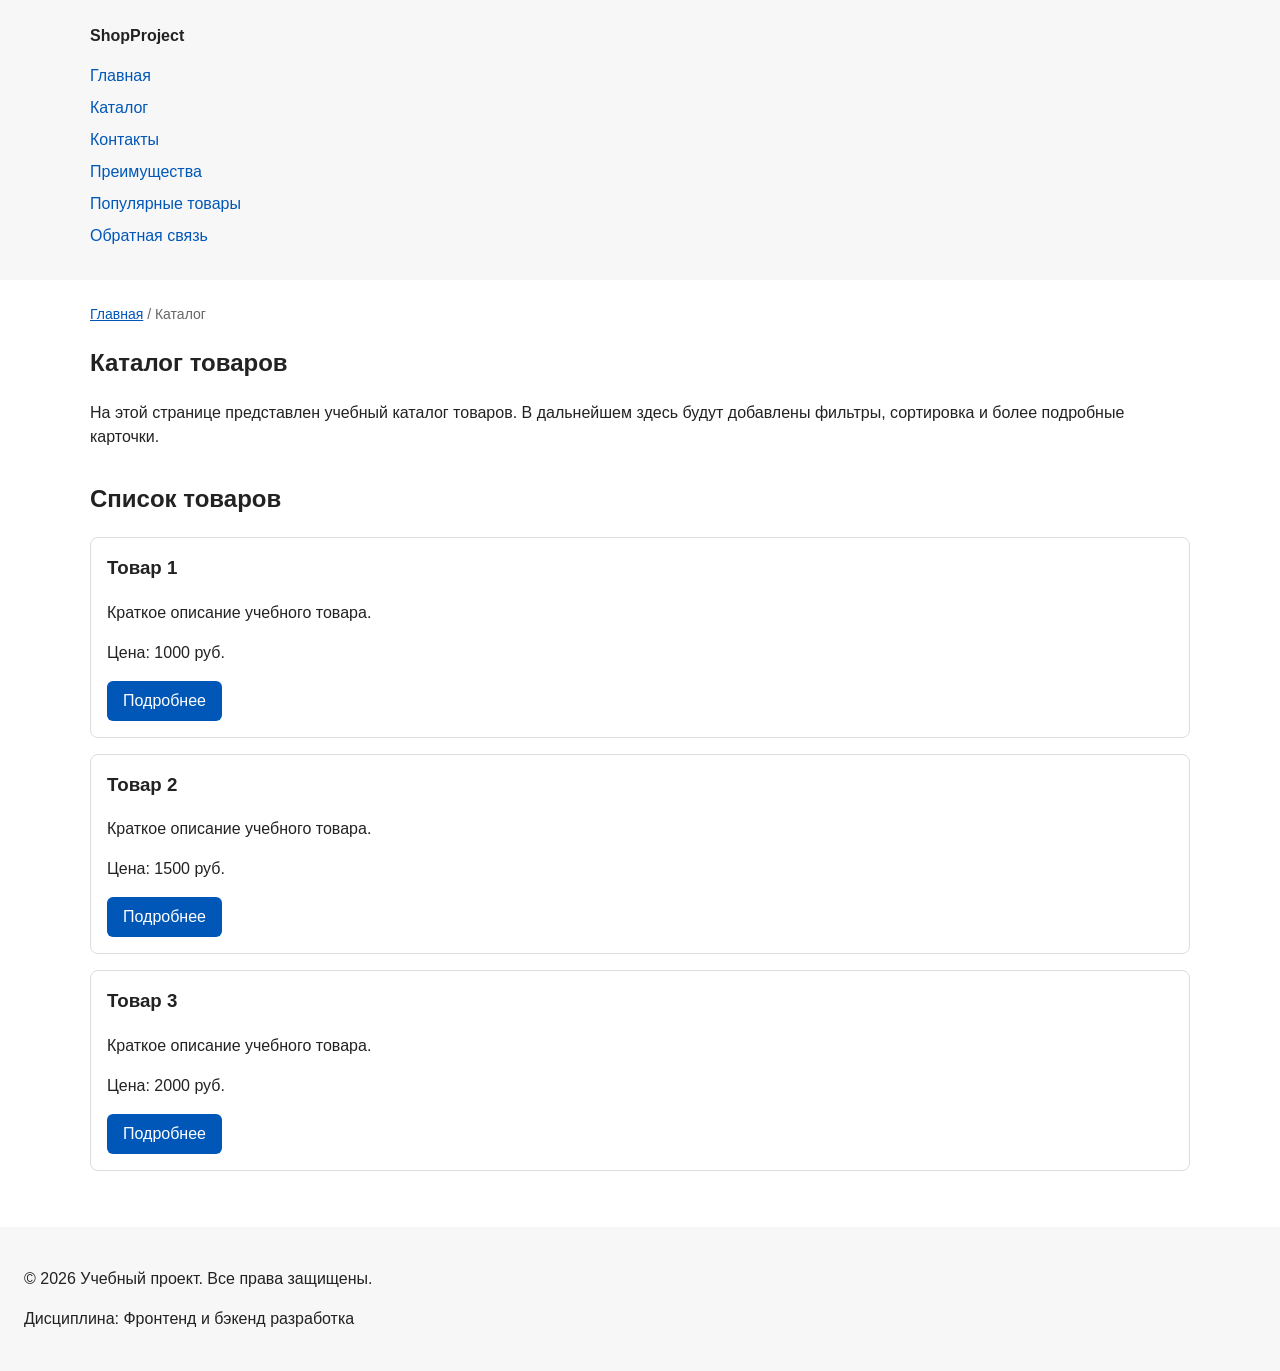
==== catalog.html @ a94838c0 "feat: add multi-page structure navigation and anchors" ====
<!DOCTYPE html>
<html lang="ru">
<head>
  <meta charset="UTF-8">
  <meta name="viewport" content="width=device-width, initial-scale=1.0">
  <meta name="description" content="Каталог товаров учебного интернет-магазина.">
  <title>Каталог товаров – Учебный интернет-магазин</title>
  <link rel="stylesheet" href="css/style.css">
  <script src="js/main.js" defer></script>
</head>
<body>
  <header>
    <div class="site-header">
      <a class="site-logo" href="index.html">ShopProject</a>
      <nav class="site-nav" aria-label="Основная навигация">
        <ul class="site-nav__list">
          <li><a href="index.html">Главная</a></li>
          <li><a href="catalog.html">Каталог</a></li>
          <li><a href="contacts.html">Контакты</a></li>
          <li><a href="index.html#advantages">Преимущества</a></li>
          <li><a href="index.html#popular">Популярные товары</a></li>
          <li><a href="index.html#contacts">Обратная связь</a></li>
        </ul>
      </nav>
    </div>
  </header>

  <main>
    <nav class="breadcrumbs" aria-label="Хлебные крошки">
      <a href="index.html">Главная</a>
      <span>Каталог</span>
    </nav>

    <section class="section">
      <h1>Каталог товаров</h1>
      <p>
        На этой странице представлен учебный каталог товаров.
        В дальнейшем здесь будут добавлены фильтры, сортировка
        и более подробные карточки.
      </p>
    </section>

    <section class="section">
      <h2>Список товаров</h2>

      <article class="product-card">
        <h3>Товар 1</h3>
        <p>Краткое описание учебного товара.</p>
        <p>Цена: 1000 руб.</p>
        <a class="button" href="index.html#popular">Подробнее</a>
      </article>

      <article class="product-card">
        <h3>Товар 2</h3>
        <p>Краткое описание учебного товара.</p>
        <p>Цена: 1500 руб.</p>
        <a class="button" href="index.html#popular">Подробнее</a>
      </article>

      <article class="product-card">
        <h3>Товар 3</h3>
        <p>Краткое описание учебного товара.</p>
        <p>Цена: 2000 руб.</p>
        <a class="button" href="index.html#popular">Подробнее</a>
      </article>
    </section>
  </main>

  <footer id="contacts">
    <p>&copy; 2026 Учебный проект. Все права защищены.</p>
    <p>Дисциплина: Фронтенд и бэкенд разработка</p>
  </footer>
</body>
</html>
---- css/style.css ----
:root {
  /* Основные цвета проекта */
  --color-bg: #ffffff;
  --color-text: #222222;
  --color-muted: #666666;
  --color-primary: #0057b8;
  --color-primary-dark: #003f86;
  --color-border: #dddddd;
  --color-surface: #f7f7f7;
  --color-surface-accent: #eef5ff;
  --color-danger: #b00020;
  --color-success: #168a2f;
  --color-success-bg: #eefaf0;
  --color-white: #ffffff;

  /* Шкала отступов */
  --space-xs: 4px;
  --space-sm: 8px;
  --space-md: 16px;
  --space-lg: 24px;
  --space-xl: 32px;

  /* Скругления */
  --radius-sm: 6px;
  --radius-md: 8px;
  --radius-lg: 12px;

  /* Размеры */
  --container-width: 1100px;
}

/* Базовые стили */

* {
  box-sizing: border-box;
}

body {
  margin: 0;
  font-family: Arial, sans-serif;
  line-height: 1.5;
  color: var(--color-text);
  background-color: var(--color-bg);
}

header,
main,
footer {
  padding: var(--space-lg);
}

header {
  background-color: var(--color-surface);
}

footer {
  background-color: var(--color-surface);
}

/* Шапка и навигация */

.site-header {
  max-width: var(--container-width);
  margin: 0 auto;
}

.site-logo {
  font-weight: bold;
  text-decoration: none;
  color: var(--color-text);
}

.site-nav__list {
  padding: 0;
  margin: var(--space-md) 0 0;
  list-style: none;
}

.site-nav__list li {
  margin-bottom: var(--space-sm);
}

.site-nav__list a {
  color: var(--color-primary);
  text-decoration: none;
}

.site-nav__list a:hover {
  text-decoration: underline;
}

/* Секции страницы */

.hero {
  max-width: var(--container-width);
  margin: 0 auto var(--space-xl);
  padding: var(--space-xl) var(--space-lg);
  background-color: var(--color-surface-accent);
  border-radius: var(--radius-lg);
}

.section {
  max-width: var(--container-width);
  margin: 0 auto var(--space-xl);
}

.section h2 {
  margin-top: 0;
}

/* Карточки товаров */

.product-card {
  margin-bottom: var(--space-md);
  padding: var(--space-md);
  border: 1px solid var(--color-border);
  border-radius: var(--radius-md);
  background-color: var(--color-bg);
}

.product-card h3 {
  margin-top: 0;
}

/* Кнопка и aside */

.button {
  display: inline-block;
  padding: var(--space-sm) var(--space-md);
  color: var(--color-white);
  background-color: var(--color-primary);
  text-decoration: none;
  border-radius: var(--radius-sm);
}

.button:hover {
  background-color: var(--color-primary-dark);
}

.aside-info {
  max-width: var(--container-width);
  margin: 0 auto var(--space-xl);
  padding: var(--space-md);
  border-left: 4px solid var(--color-primary);
  background-color: var(--color-surface);
}

/* Модальное окно */

.order-dialog {
  width: min(100% - 32px, 560px);
  padding: var(--space-lg);
  border: none;
  border-radius: var(--radius-lg);
}

.order-dialog::backdrop {
  background-color: rgba(0, 0, 0, 0.5);
}

/* Поля формы */

.form-field {
  margin-bottom: var(--space-md);
}

.form-field label {
  display: block;
  margin-bottom: var(--space-xs);
}

.form-field input,
.form-field select,
.form-field textarea {
  width: 100%;
  padding: var(--space-sm) var(--space-md);
  border: 1px solid var(--color-border);
  border-radius: var(--radius-sm);
  font: inherit;
}

.form-field input[type="checkbox"] {
  width: auto;
}

.form-field small {
  display: block;
  margin-top: var(--space-xs);
  color: var(--color-muted);
}

/* Фокус */

.form-field input:focus-visible,
.form-field select:focus-visible,
.form-field textarea:focus-visible,
.form-actions button:focus-visible {
  outline: 2px solid var(--color-primary);
  outline-offset: 2px;
}

/* Ошибочные поля */

[aria-invalid="true"] {
  border-color: var(--color-danger);
}

/* Кнопки формы */

.form-actions {
  display: flex;
  gap: var(--space-md);
  margin-top: var(--space-md);
}

/* Сообщение об успехе */

.success-message {
  max-width: var(--container-width);
  margin: var(--space-lg) auto;
  padding: var(--space-md);
  border-left: 4px solid var(--color-success);
  background-color: var(--color-success-bg);
}


/* Хлебные крошки */

.breadcrumbs {
  max-width: var(--container-width);
  margin: 0 auto var(--space-md);
  font-size: 14px;
  color: var(--color-muted);
}

.breadcrumbs a {
  color: var(--color-primary);
}

.breadcrumbs span::before {
  content: " / ";
  color: var(--color-muted);
}

/* Плавная прокрутка и подсветка якоря */

html {
  scroll-behavior: smooth;
}

:target {
  outline: 2px dashed var(--color-primary);
  outline-offset: 4px;
}
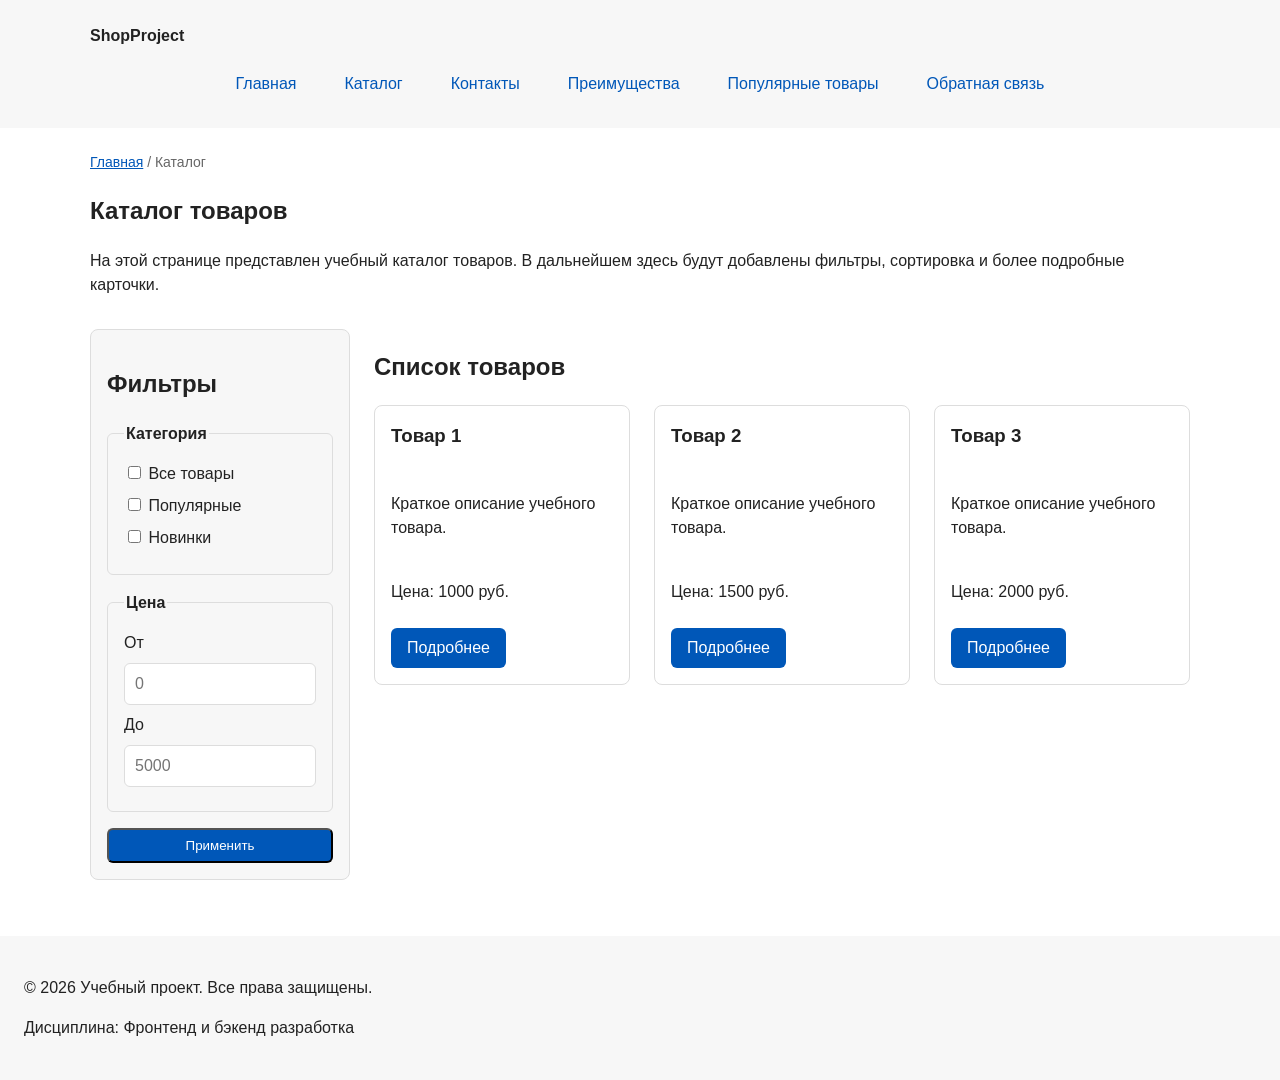
==== commit ac357c88: "feat: add flex navigation and grid catalog layout" ====
--- a/catalog.html
+++ b/catalog.html
@@ -40,29 +40,70 @@
       </p>
     </section>
 
-    <section class="section">
-      <h2>Список товаров</h2>
+    <section class="catalog-layout">
+        <aside class="catalog-filters">
+            <h2>Фильтры</h2>
 
-      <article class="product-card">
-        <h3>Товар 1</h3>
-        <p>Краткое описание учебного товара.</p>
-        <p>Цена: 1000 руб.</p>
-        <a class="button" href="index.html#popular">Подробнее</a>
-      </article>
+            <form class="filters-form" action="#" method="get">
+                <fieldset>
+                    <legend>Категория</legend>
 
-      <article class="product-card">
-        <h3>Товар 2</h3>
-        <p>Краткое описание учебного товара.</p>
-        <p>Цена: 1500 руб.</p>
-        <a class="button" href="index.html#popular">Подробнее</a>
-      </article>
+                    <label>
+                        <input type="checkbox" name="category" value="all">
+                        Все товары
+                    </label>
 
-      <article class="product-card">
-        <h3>Товар 3</h3>
-        <p>Краткое описание учебного товара.</p>
-        <p>Цена: 2000 руб.</p>
-        <a class="button" href="index.html#popular">Подробнее</a>
-      </article>
+                    <label>
+                        <input type="checkbox" name="category" value="popular">
+                        Популярные
+                    </label>
+
+                    <label>
+                        <input type="checkbox" name="category" value="new">
+                        Новинки
+                    </label>
+                </fieldset>
+
+                <fieldset>
+                    <legend>Цена</legend>
+
+                    <label for="price-from">От</label>
+                    <input id="price-from" name="price-from" type="number" min="0" placeholder="0">
+
+                    <label for="price-to">До</label>
+                    <input id="price-to" name="price-to" type="number" min="0" placeholder="5000">
+                </fieldset>
+
+                <button class="button" type="submit">Применить</button>
+            </form>
+        </aside>
+
+        <section class="catalog-products">
+            <h2>Список товаров</h2>
+
+            <div class="products-grid">
+                <article class="product-card">
+                    <h3>Товар 1</h3>
+                    <p>Краткое описание учебного товара.</p>
+                    <p>Цена: 1000 руб.</p>
+                    <a class="button" href="index.html#popular">Подробнее</a>
+                </article>
+
+                <article class="product-card">
+                    <h3>Товар 2</h3>
+                    <p>Краткое описание учебного товара.</p>
+                    <p>Цена: 1500 руб.</p>
+                    <a class="button" href="index.html#popular">Подробнее</a>
+                </article>
+
+                <article class="product-card">
+                    <h3>Товар 3</h3>
+                    <p>Краткое описание учебного товара.</p>
+                    <p>Цена: 2000 руб.</p>
+                    <a class="button" href="index.html#popular">Подробнее</a>
+                </article>
+            </div>
+        </section>
     </section>
   </main>
 
--- a/css/style.css
+++ b/css/style.css
@@ -71,22 +71,31 @@
 }
 
 .site-nav__list {
+  display: flex;
+  flex-wrap: wrap;
+  justify-content: center;
+  align-items: center;
+  gap: var(--space-md);
   padding: 0;
   margin: var(--space-md) 0 0;
   list-style: none;
 }
 
 .site-nav__list li {
-  margin-bottom: var(--space-sm);
+  margin-bottom: 0;
 }
 
 .site-nav__list a {
+  display: inline-block;
+  padding: var(--space-sm) var(--space-md);
   color: var(--color-primary);
   text-decoration: none;
+  border-radius: var(--radius-sm);
 }
 
 .site-nav__list a:hover {
-  text-decoration: underline;
+  color: var(--color-white);
+  background-color: var(--color-primary);
 }
 
 /* Секции страницы */
@@ -108,10 +117,20 @@
   margin-top: 0;
 }
 
+/* Сетка карточек */
+
+.products-grid {
+  display: grid;
+  grid-template-columns: repeat(3, 1fr);
+  gap: var(--space-lg);
+}
+
 /* Карточки товаров */
 
 .product-card {
-  margin-bottom: var(--space-md);
+  display: flex;
+  flex-direction: column;
+  gap: var(--space-sm);
   padding: var(--space-md);
   border: 1px solid var(--color-border);
   border-radius: var(--radius-md);
@@ -120,6 +139,11 @@
 
 .product-card h3 {
   margin-top: 0;
+}
+
+.product-card .button {
+  margin-top: auto;
+  align-self: flex-start;
 }
 
 /* Кнопка и aside */
@@ -251,4 +275,60 @@
 :target {
   outline: 2px dashed var(--color-primary);
   outline-offset: 4px;
+}
+
+
+/* Страница каталога */
+
+.catalog-layout {
+  max-width: var(--container-width);
+  margin: 0 auto var(--space-xl);
+  display: grid;
+  grid-template-columns: 260px 1fr;
+  grid-template-areas: "filters products";
+  gap: var(--space-lg);
+}
+
+.catalog-filters {
+  grid-area: filters;
+  padding: var(--space-md);
+  border: 1px solid var(--color-border);
+  border-radius: var(--radius-md);
+  background-color: var(--color-surface);
+}
+
+.catalog-products {
+  grid-area: products;
+}
+
+/* Форма фильтров */
+
+.filters-form {
+  display: grid;
+  gap: var(--space-md);
+}
+
+.filters-form fieldset {
+  margin: 0;
+  padding: var(--space-md);
+  border: 1px solid var(--color-border);
+  border-radius: var(--radius-sm);
+}
+
+.filters-form legend {
+  font-weight: 700;
+}
+
+.filters-form label {
+  display: block;
+  margin-bottom: var(--space-sm);
+}
+
+.filters-form input[type="number"] {
+  width: 100%;
+  padding: 8px 10px;
+  margin-bottom: var(--space-sm);
+  border: 1px solid var(--color-border);
+  border-radius: var(--radius-sm);
+  font: inherit;
 }
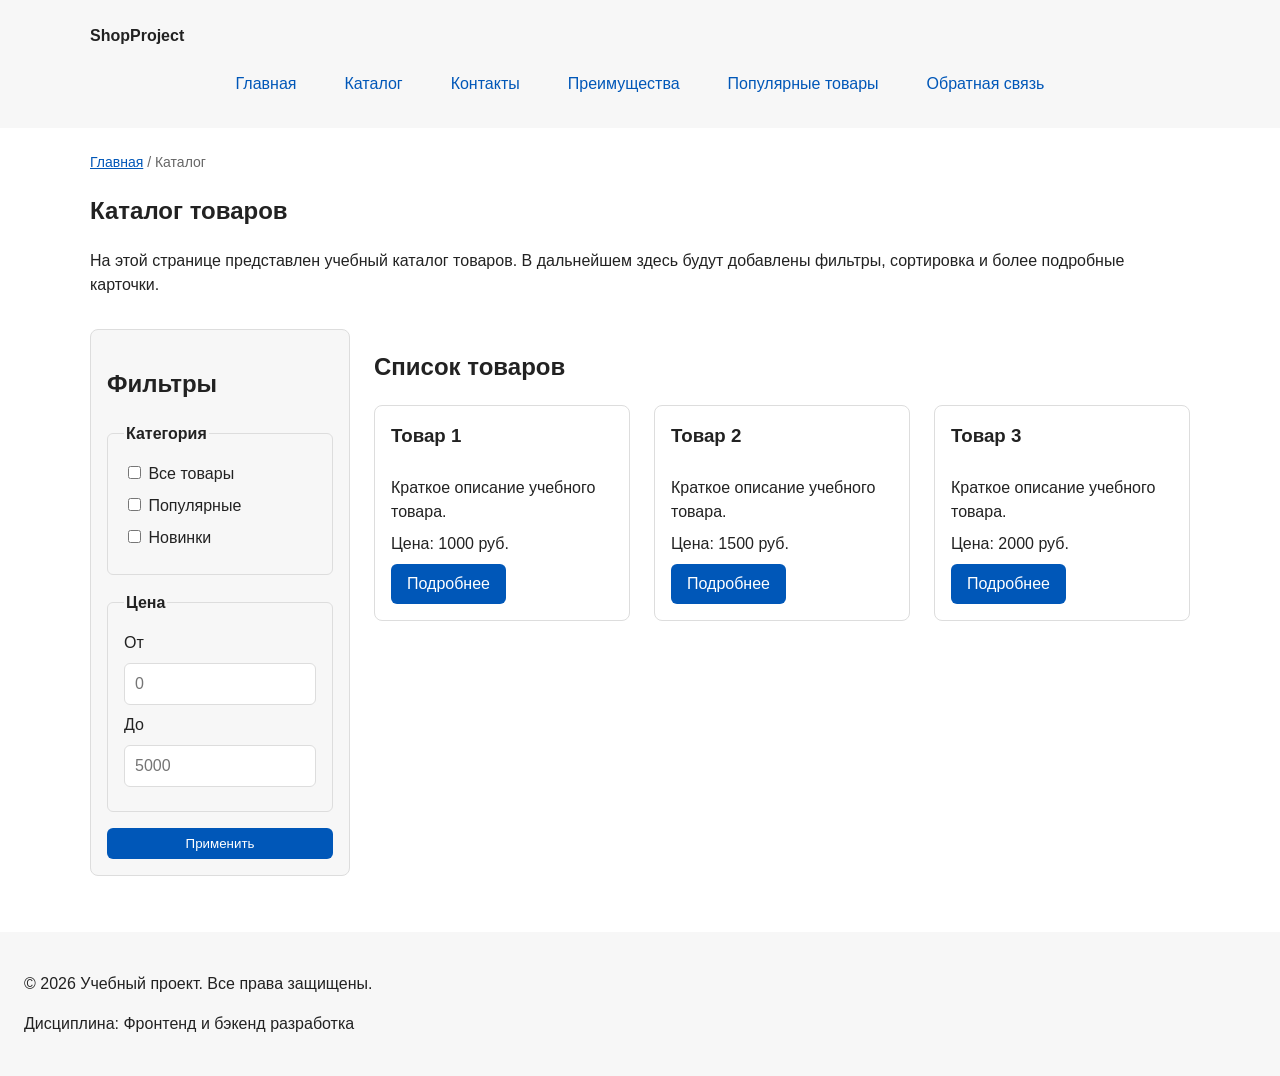
==== commit b656653b: "refactor: apply BEM naming to CSS classes" ====
--- a/catalog.html
+++ b/catalog.html
@@ -10,25 +10,25 @@
 </head>
 <body>
   <header>
-    <div class="site-header">
-      <a class="site-logo" href="index.html">ShopProject</a>
-      <nav class="site-nav" aria-label="Основная навигация">
-        <ul class="site-nav__list">
-          <li><a href="index.html">Главная</a></li>
-          <li><a href="catalog.html">Каталог</a></li>
-          <li><a href="contacts.html">Контакты</a></li>
-          <li><a href="index.html#advantages">Преимущества</a></li>
-          <li><a href="index.html#popular">Популярные товары</a></li>
-          <li><a href="index.html#contacts">Обратная связь</a></li>
-        </ul>
-      </nav>
-    </div>
-  </header>
+  <div class="site-header">
+    <a class="site-header__logo" href="index.html">ShopProject</a>
+    <nav class="site-nav" aria-label="Основная навигация">
+      <ul class="site-nav__list">
+        <li class="site-nav__item"><a class="site-nav__link" href="index.html">Главная</a></li>
+        <li class="site-nav__item"><a class="site-nav__link" href="catalog.html">Каталог</a></li>
+        <li class="site-nav__item"><a class="site-nav__link" href="contacts.html">Контакты</a></li>
+        <li class="site-nav__item"><a class="site-nav__link" href="index.html#advantages">Преимущества</a></li>
+        <li class="site-nav__item"><a class="site-nav__link" href="index.html#popular">Популярные товары</a></li>
+        <li class="site-nav__item"><a class="site-nav__link" href="index.html#contacts">Обратная связь</a></li>
+      </ul>
+    </nav>
+  </div>
+</header>
 
   <main>
     <nav class="breadcrumbs" aria-label="Хлебные крошки">
-      <a href="index.html">Главная</a>
-      <span>Каталог</span>
+        <a class="breadcrumbs__link" href="index.html">Главная</a>
+        <span class="breadcrumbs__current">Каталог</span>
     </nav>
 
     <section class="section">
@@ -74,7 +74,7 @@
                     <input id="price-to" name="price-to" type="number" min="0" placeholder="5000">
                 </fieldset>
 
-                <button class="button" type="submit">Применить</button>
+                <button class="button button--primary" type="submit">Применить</button>
             </form>
         </aside>
 
@@ -83,24 +83,24 @@
 
             <div class="products-grid">
                 <article class="product-card">
-                    <h3>Товар 1</h3>
-                    <p>Краткое описание учебного товара.</p>
-                    <p>Цена: 1000 руб.</p>
-                    <a class="button" href="index.html#popular">Подробнее</a>
+                    <h3 class="product-card__title">Товар 1</h3>
+                    <p class="product-card__description">Краткое описание учебного товара.</p>
+                    <p class="product-card__price">Цена: 1000 руб.</p>
+                    <a class="button button--primary product-card__button" href="index.html#popular">Подробнее</a>
                 </article>
 
                 <article class="product-card">
-                    <h3>Товар 2</h3>
-                    <p>Краткое описание учебного товара.</p>
-                    <p>Цена: 1500 руб.</p>
-                    <a class="button" href="index.html#popular">Подробнее</a>
+                    <h3 class="product-card__title">Товар 2</h3>
+                    <p class="product-card__description">Краткое описание учебного товара.</p>
+                    <p class="product-card__price">Цена: 1500 руб.</p>
+                    <a class="button button--primary product-card__button" href="index.html#popular">Подробнее</a>
                 </article>
 
                 <article class="product-card">
-                    <h3>Товар 3</h3>
-                    <p>Краткое описание учебного товара.</p>
-                    <p>Цена: 2000 руб.</p>
-                    <a class="button" href="index.html#popular">Подробнее</a>
+                    <h3 class="product-card__title">Товар 3</h3>
+                    <p class="product-card__description">Краткое описание учебного товара.</p>
+                    <p class="product-card__price">Цена: 2000 руб.</p>
+                    <a class="button button--primary product-card__button" href="index.html#popular">Подробнее</a>
                 </article>
             </div>
         </section>
--- a/css/style.css
+++ b/css/style.css
@@ -64,7 +64,7 @@
   margin: 0 auto;
 }
 
-.site-logo {
+.site-header__logo {
   font-weight: bold;
   text-decoration: none;
   color: var(--color-text);
@@ -81,11 +81,11 @@
   list-style: none;
 }
 
-.site-nav__list li {
+.site-nav__item {
   margin-bottom: 0;
 }
 
-.site-nav__list a {
+.site-nav__link {
   display: inline-block;
   padding: var(--space-sm) var(--space-md);
   color: var(--color-primary);
@@ -93,7 +93,7 @@
   border-radius: var(--radius-sm);
 }
 
-.site-nav__list a:hover {
+.site-nav__link:hover {
   color: var(--color-white);
   background-color: var(--color-primary);
 }
@@ -137,11 +137,19 @@
   background-color: var(--color-bg);
 }
 
-.product-card h3 {
+.product-card__title {
   margin-top: 0;
 }
 
-.product-card .button {
+.product-card__description {
+  margin: 0;
+}
+
+.product-card__price {
+  margin: 0;
+}
+
+.product-card__button {
   margin-top: auto;
   align-self: flex-start;
 }
@@ -151,14 +159,30 @@
 .button {
   display: inline-block;
   padding: var(--space-sm) var(--space-md);
+  text-decoration: none;
+  border: none;
+  border-radius: var(--radius-sm);
+  cursor: pointer;
+}
+
+.button--primary {
   color: var(--color-white);
   background-color: var(--color-primary);
-  text-decoration: none;
-  border-radius: var(--radius-sm);
-}
-
-.button:hover {
+}
+
+.button--primary:hover {
   background-color: var(--color-primary-dark);
+}
+
+.button--secondary {
+  color: var(--color-primary);
+  background-color: transparent;
+  border: 1px solid var(--color-primary);
+}
+
+.button--secondary:hover {
+  color: var(--color-white);
+  background-color: var(--color-primary);
 }
 
 .aside-info {
@@ -182,20 +206,24 @@
   background-color: rgba(0, 0, 0, 0.5);
 }
 
+.order-dialog__title {
+  margin-top: 0;
+}
+
 /* Поля формы */
 
-.form-field {
+.order-form__field {
   margin-bottom: var(--space-md);
 }
 
-.form-field label {
+.order-form__label {
   display: block;
   margin-bottom: var(--space-xs);
 }
 
-.form-field input,
-.form-field select,
-.form-field textarea {
+.order-form__input,
+.order-form__select,
+.order-form__textarea {
   width: 100%;
   padding: var(--space-sm) var(--space-md);
   border: 1px solid var(--color-border);
@@ -203,11 +231,11 @@
   font: inherit;
 }
 
-.form-field input[type="checkbox"] {
+.order-form__input[type="checkbox"] {
   width: auto;
 }
 
-.form-field small {
+.order-form__hint {
   display: block;
   margin-top: var(--space-xs);
   color: var(--color-muted);
@@ -215,10 +243,10 @@
 
 /* Фокус */
 
-.form-field input:focus-visible,
-.form-field select:focus-visible,
-.form-field textarea:focus-visible,
-.form-actions button:focus-visible {
+.order-form__input:focus-visible,
+.order-form__select:focus-visible,
+.order-form__textarea:focus-visible,
+.order-form__actions .button:focus-visible {
   outline: 2px solid var(--color-primary);
   outline-offset: 2px;
 }
@@ -231,7 +259,7 @@
 
 /* Кнопки формы */
 
-.form-actions {
+.order-form__actions {
   display: flex;
   gap: var(--space-md);
   margin-top: var(--space-md);
@@ -247,7 +275,6 @@
   background-color: var(--color-success-bg);
 }
 
-
 /* Хлебные крошки */
 
 .breadcrumbs {
@@ -257,11 +284,11 @@
   color: var(--color-muted);
 }
 
-.breadcrumbs a {
+.breadcrumbs__link {
   color: var(--color-primary);
 }
 
-.breadcrumbs span::before {
+.breadcrumbs__current::before {
   content: " / ";
   color: var(--color-muted);
 }
@@ -276,7 +303,6 @@
   outline: 2px dashed var(--color-primary);
   outline-offset: 4px;
 }
-
 
 /* Страница каталога */
 
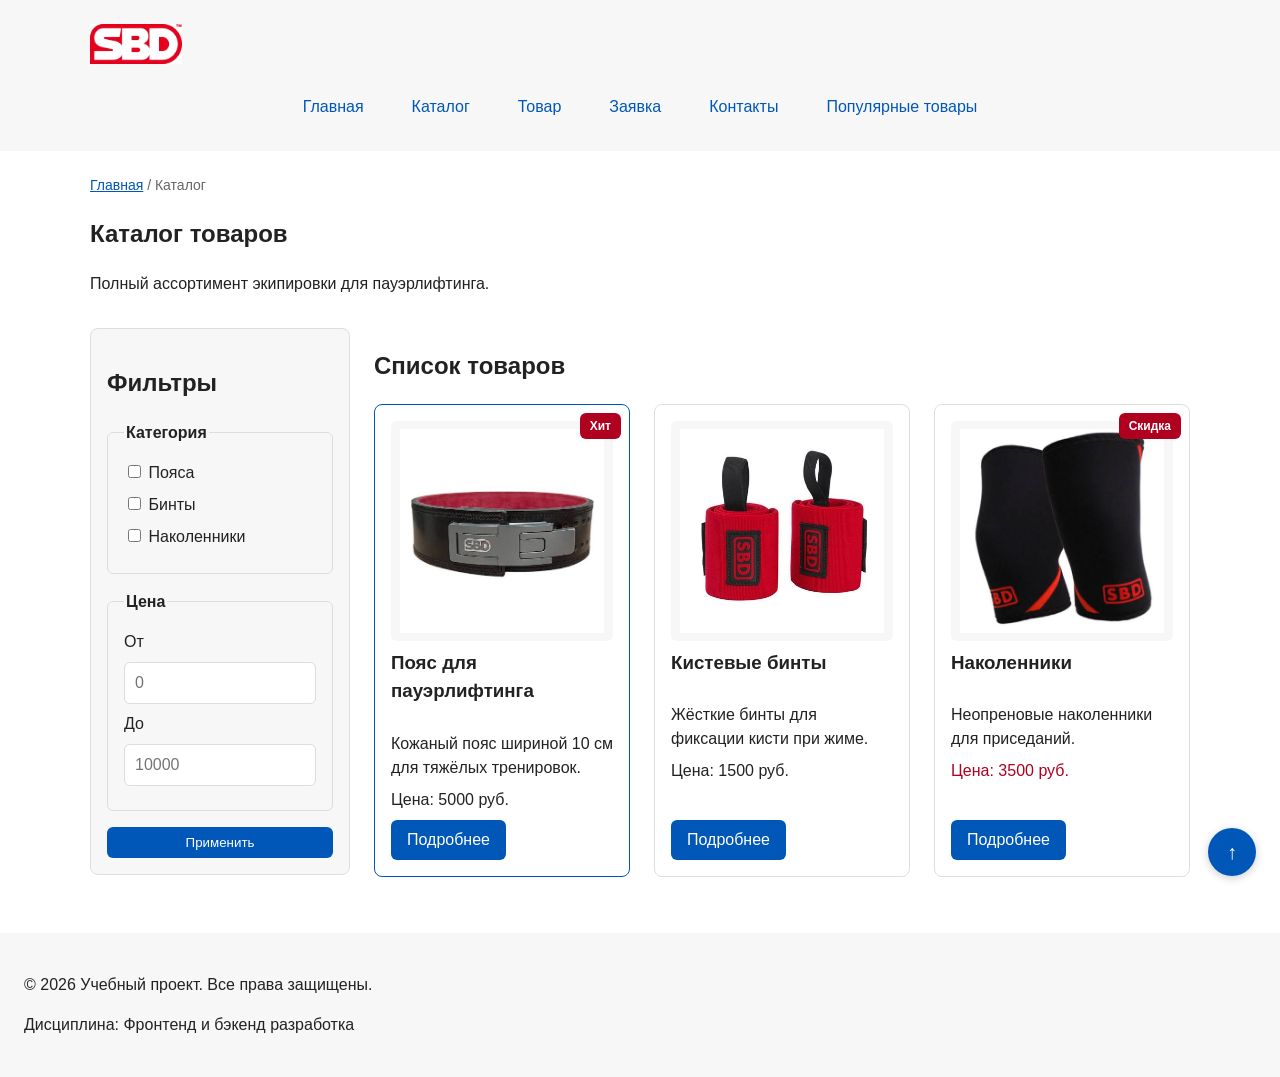
==== commit fdfa46f6: "feat: complete KR1 with images and extras" ====
--- a/catalog.html
+++ b/catalog.html
@@ -3,107 +3,94 @@
 <head>
   <meta charset="UTF-8">
   <meta name="viewport" content="width=device-width, initial-scale=1.0">
-  <meta name="description" content="Каталог товаров учебного интернет-магазина.">
-  <title>Каталог товаров – Учебный интернет-магазин</title>
+  <meta name="description" content="Каталог экипировки для пауэрлифтинга.">
+  <title>Каталог – PowerShop</title>
   <link rel="stylesheet" href="css/style.css">
   <script src="js/main.js" defer></script>
 </head>
 <body>
   <header>
-  <div class="site-header">
-    <a class="site-header__logo" href="index.html">ShopProject</a>
-    <nav class="site-nav" aria-label="Основная навигация">
-      <ul class="site-nav__list">
-        <li class="site-nav__item"><a class="site-nav__link" href="index.html">Главная</a></li>
-        <li class="site-nav__item"><a class="site-nav__link" href="catalog.html">Каталог</a></li>
-        <li class="site-nav__item"><a class="site-nav__link" href="contacts.html">Контакты</a></li>
-        <li class="site-nav__item"><a class="site-nav__link" href="index.html#advantages">Преимущества</a></li>
-        <li class="site-nav__item"><a class="site-nav__link" href="index.html#popular">Популярные товары</a></li>
-        <li class="site-nav__item"><a class="site-nav__link" href="index.html#contacts">Обратная связь</a></li>
-      </ul>
-    </nav>
-  </div>
-</header>
+    <div class="site-header">
+      <a class="site-header__logo" href="index.html">
+        <img src="images/logo.webp" alt="PowerShop">
+      </a>
+      <nav class="site-nav" aria-label="Основная навигация">
+        <ul class="site-nav__list">
+          <li class="site-nav__item"><a class="site-nav__link" href="index.html">Главная</a></li>
+          <li class="site-nav__item"><a class="site-nav__link" href="catalog.html">Каталог</a></li>
+          <li class="site-nav__item"><a class="site-nav__link" href="product.html">Товар</a></li>
+          <li class="site-nav__item"><a class="site-nav__link" href="order.html">Заявка</a></li>
+          <li class="site-nav__item"><a class="site-nav__link" href="contacts.html">Контакты</a></li>
+          <li class="site-nav__item"><a class="site-nav__link" href="index.html#popular">Популярные товары</a></li>
+        </ul>
+      </nav>
+    </div>
+  </header>
 
   <main>
     <nav class="breadcrumbs" aria-label="Хлебные крошки">
-        <a class="breadcrumbs__link" href="index.html">Главная</a>
-        <span class="breadcrumbs__current">Каталог</span>
+      <a class="breadcrumbs__link" href="index.html">Главная</a>
+      <span class="breadcrumbs__current">Каталог</span>
     </nav>
 
     <section class="section">
       <h1>Каталог товаров</h1>
-      <p>
-        На этой странице представлен учебный каталог товаров.
-        В дальнейшем здесь будут добавлены фильтры, сортировка
-        и более подробные карточки.
-      </p>
+      <p>Полный ассортимент экипировки для пауэрлифтинга.</p>
     </section>
 
     <section class="catalog-layout">
-        <aside class="catalog-filters">
-            <h2>Фильтры</h2>
+      <aside class="catalog-filters">
+        <h2>Фильтры</h2>
+        <form class="filters-form" id="filters-form">
+          <fieldset>
+            <legend>Категория</legend>
+            <label><input type="checkbox" name="category" value="belts"> Пояса</label>
+            <label><input type="checkbox" name="category" value="wraps"> Бинты</label>
+            <label><input type="checkbox" name="category" value="knees"> Наколенники</label>
+          </fieldset>
+          <fieldset>
+            <legend>Цена</legend>
+            <label for="price-from">От</label>
+            <input id="price-from" name="price-from" type="number" min="0" placeholder="0">
+            <label for="price-to">До</label>
+            <input id="price-to" name="price-to" type="number" min="0" placeholder="10000">
+          </fieldset>
+          <button class="button button--primary" type="submit">Применить</button>
+        </form>
+      </aside>
 
-            <form class="filters-form" action="#" method="get">
-                <fieldset>
-                    <legend>Категория</legend>
+      <section class="catalog-products">
+        <h2>Список товаров</h2>
+        <div class="products-grid">
 
-                    <label>
-                        <input type="checkbox" name="category" value="all">
-                        Все товары
-                    </label>
+          <article class="product-card product-card--featured" data-category="belts" data-price="5000">
+            <span class="product-card__badge">Хит</span>
+            <img class="product-card__image" src="images/belt.jpg" alt="Пояс для пауэрлифтинга">
+            <h3 class="product-card__title">Пояс для пауэрлифтинга</h3>
+            <p class="product-card__description">Кожаный пояс шириной 10 см для тяжёлых тренировок.</p>
+            <p class="product-card__price">Цена: 5000 руб.</p>
+            <a class="button button--primary product-card__button" href="product.html?item=belt">Подробнее</a>
+          </article>
 
-                    <label>
-                        <input type="checkbox" name="category" value="popular">
-                        Популярные
-                    </label>
+          <article class="product-card" data-category="wraps" data-price="1500">
+            <img class="product-card__image" src="images/wraps.jpg" alt="Кистевые бинты">
+            <h3 class="product-card__title">Кистевые бинты</h3>
+            <p class="product-card__description">Жёсткие бинты для фиксации кисти при жиме.</p>
+            <p class="product-card__price">Цена: 1500 руб.</p>
+            <a class="button button--primary product-card__button" href="product.html?item=wraps">Подробнее</a>
+          </article>
 
-                    <label>
-                        <input type="checkbox" name="category" value="new">
-                        Новинки
-                    </label>
-                </fieldset>
+          <article class="product-card product-card--discount" data-category="knees" data-price="3500">
+            <span class="product-card__badge">Скидка</span>
+            <img class="product-card__image" src="images/knee.jpg" alt="Наколенники">
+            <h3 class="product-card__title">Наколенники</h3>
+            <p class="product-card__description">Неопреновые наколенники для приседаний.</p>
+            <p class="product-card__price">Цена: 3500 руб.</p>
+            <a class="button button--primary product-card__button" href="product.html?item=knee">Подробнее</a>
+          </article>
 
-                <fieldset>
-                    <legend>Цена</legend>
-
-                    <label for="price-from">От</label>
-                    <input id="price-from" name="price-from" type="number" min="0" placeholder="0">
-
-                    <label for="price-to">До</label>
-                    <input id="price-to" name="price-to" type="number" min="0" placeholder="5000">
-                </fieldset>
-
-                <button class="button button--primary" type="submit">Применить</button>
-            </form>
-        </aside>
-
-        <section class="catalog-products">
-            <h2>Список товаров</h2>
-
-            <div class="products-grid">
-                <article class="product-card">
-                    <h3 class="product-card__title">Товар 1</h3>
-                    <p class="product-card__description">Краткое описание учебного товара.</p>
-                    <p class="product-card__price">Цена: 1000 руб.</p>
-                    <a class="button button--primary product-card__button" href="index.html#popular">Подробнее</a>
-                </article>
-
-                <article class="product-card">
-                    <h3 class="product-card__title">Товар 2</h3>
-                    <p class="product-card__description">Краткое описание учебного товара.</p>
-                    <p class="product-card__price">Цена: 1500 руб.</p>
-                    <a class="button button--primary product-card__button" href="index.html#popular">Подробнее</a>
-                </article>
-
-                <article class="product-card">
-                    <h3 class="product-card__title">Товар 3</h3>
-                    <p class="product-card__description">Краткое описание учебного товара.</p>
-                    <p class="product-card__price">Цена: 2000 руб.</p>
-                    <a class="button button--primary product-card__button" href="index.html#popular">Подробнее</a>
-                </article>
-            </div>
-        </section>
+        </div>
+      </section>
     </section>
   </main>
 
@@ -111,5 +98,7 @@
     <p>&copy; 2026 Учебный проект. Все права защищены.</p>
     <p>Дисциплина: Фронтенд и бэкенд разработка</p>
   </footer>
+
+  <button class="scroll-top" type="button" id="scroll-top" aria-label="Наверх">↑</button>
 </body>
 </html>
--- a/css/style.css
+++ b/css/style.css
@@ -65,9 +65,16 @@
 }
 
 .site-header__logo {
+  display: inline-block;
   font-weight: bold;
   text-decoration: none;
   color: var(--color-text);
+}
+
+.site-header__logo img {
+  display: block;
+  height: 40px;
+  width: auto;
 }
 
 .site-nav__list {
@@ -357,4 +364,172 @@
   border: 1px solid var(--color-border);
   border-radius: var(--radius-sm);
   font: inherit;
+}
+
+
+
+/* Позиционирование и badge */
+
+.product-card {
+  position: relative;
+}
+
+.product-card__badge {
+  position: absolute;
+  top: var(--space-sm);
+  right: var(--space-sm);
+  padding: 4px 10px;
+  font-size: 12px;
+  font-weight: 700;
+  color: var(--color-white);
+  background-color: var(--color-danger);
+  border-radius: var(--radius-sm);
+}
+
+.product-card--featured {
+  border-color: var(--color-primary);
+}
+
+.product-card--discount .product-card__price {
+  color: var(--color-danger);
+}
+
+/* Таблица характеристик */
+
+.product-table {
+  width: 100%;
+  max-width: var(--container-width);
+  margin: var(--space-md) auto 0;
+  border-collapse: collapse;
+  font-size: 16px;
+}
+
+.product-table caption {
+  padding: var(--space-sm);
+  font-weight: 700;
+  text-align: left;
+}
+
+.product-table th,
+.product-table td {
+  padding: var(--space-sm) var(--space-md);
+  border: 1px solid var(--color-border);
+  text-align: left;
+}
+
+.product-table th {
+  background-color: var(--color-surface);
+  font-weight: 700;
+}
+
+.product-table tbody tr:nth-child(even) {
+  background-color: var(--color-surface);
+}
+
+/* Детальная страница товара */
+
+.product-card--detail {
+  max-width: var(--container-width);
+  margin: 0 auto;
+}
+
+.product-page h2 {
+  max-width: var(--container-width);
+  margin: var(--space-xl) auto var(--space-md);
+}
+
+/* Кнопка «Наверх» */
+
+.scroll-top {
+  position: fixed;
+  right: var(--space-lg);
+  bottom: var(--space-lg);
+  width: 48px;
+  height: 48px;
+  font-size: 20px;
+  color: var(--color-white);
+  background-color: var(--color-primary);
+  border: none;
+  border-radius: 50%;
+  cursor: pointer;
+  z-index: 100;
+  box-shadow: 0 2px 8px rgba(0, 0, 0, 0.2);
+}
+
+.scroll-top:hover {
+  background-color: var(--color-primary-dark);
+}
+
+/* Sticky-фильтр каталога */
+
+.catalog-filters {
+  position: sticky;
+  top: var(--space-md);
+  align-self: start;
+  max-height: calc(100vh - 40px);
+  overflow-y: auto;
+}
+
+/* Форма на отдельной странице */
+
+.order-form--page {
+  max-width: 600px;
+  margin-top: var(--space-md);
+}
+
+/* FAQ */
+
+.faq-item {
+  max-width: var(--container-width);
+  padding: var(--space-md);
+  margin: 0 auto var(--space-sm);
+  border: 1px solid var(--color-border);
+  border-radius: var(--radius-md);
+  background-color: var(--color-surface);
+}
+
+.faq-item summary {
+  cursor: pointer;
+  font-weight: 700;
+}
+
+.faq-item p {
+  margin: var(--space-sm) 0 0;
+}
+
+/* Отзывы */
+
+.reviews-grid {
+  display: grid;
+  grid-template-columns: repeat(3, 1fr);
+  gap: var(--space-lg);
+}
+
+.review-card {
+  padding: var(--space-md);
+  border: 1px solid var(--color-border);
+  border-radius: var(--radius-md);
+  background-color: var(--color-bg);
+}
+
+.review-card p {
+  margin: 0;
+}
+
+.review-card__author {
+  display: block;
+  margin-top: var(--space-sm);
+  font-weight: 700;
+  color: var(--color-muted);
+}
+
+/* Изображения товаров */
+
+.product-card__image {
+  width: 100%;
+  height: 220px;
+  object-fit: contain;
+  background-color: var(--color-surface);
+  border-radius: var(--radius-sm);
+  padding: var(--space-sm);
 }
